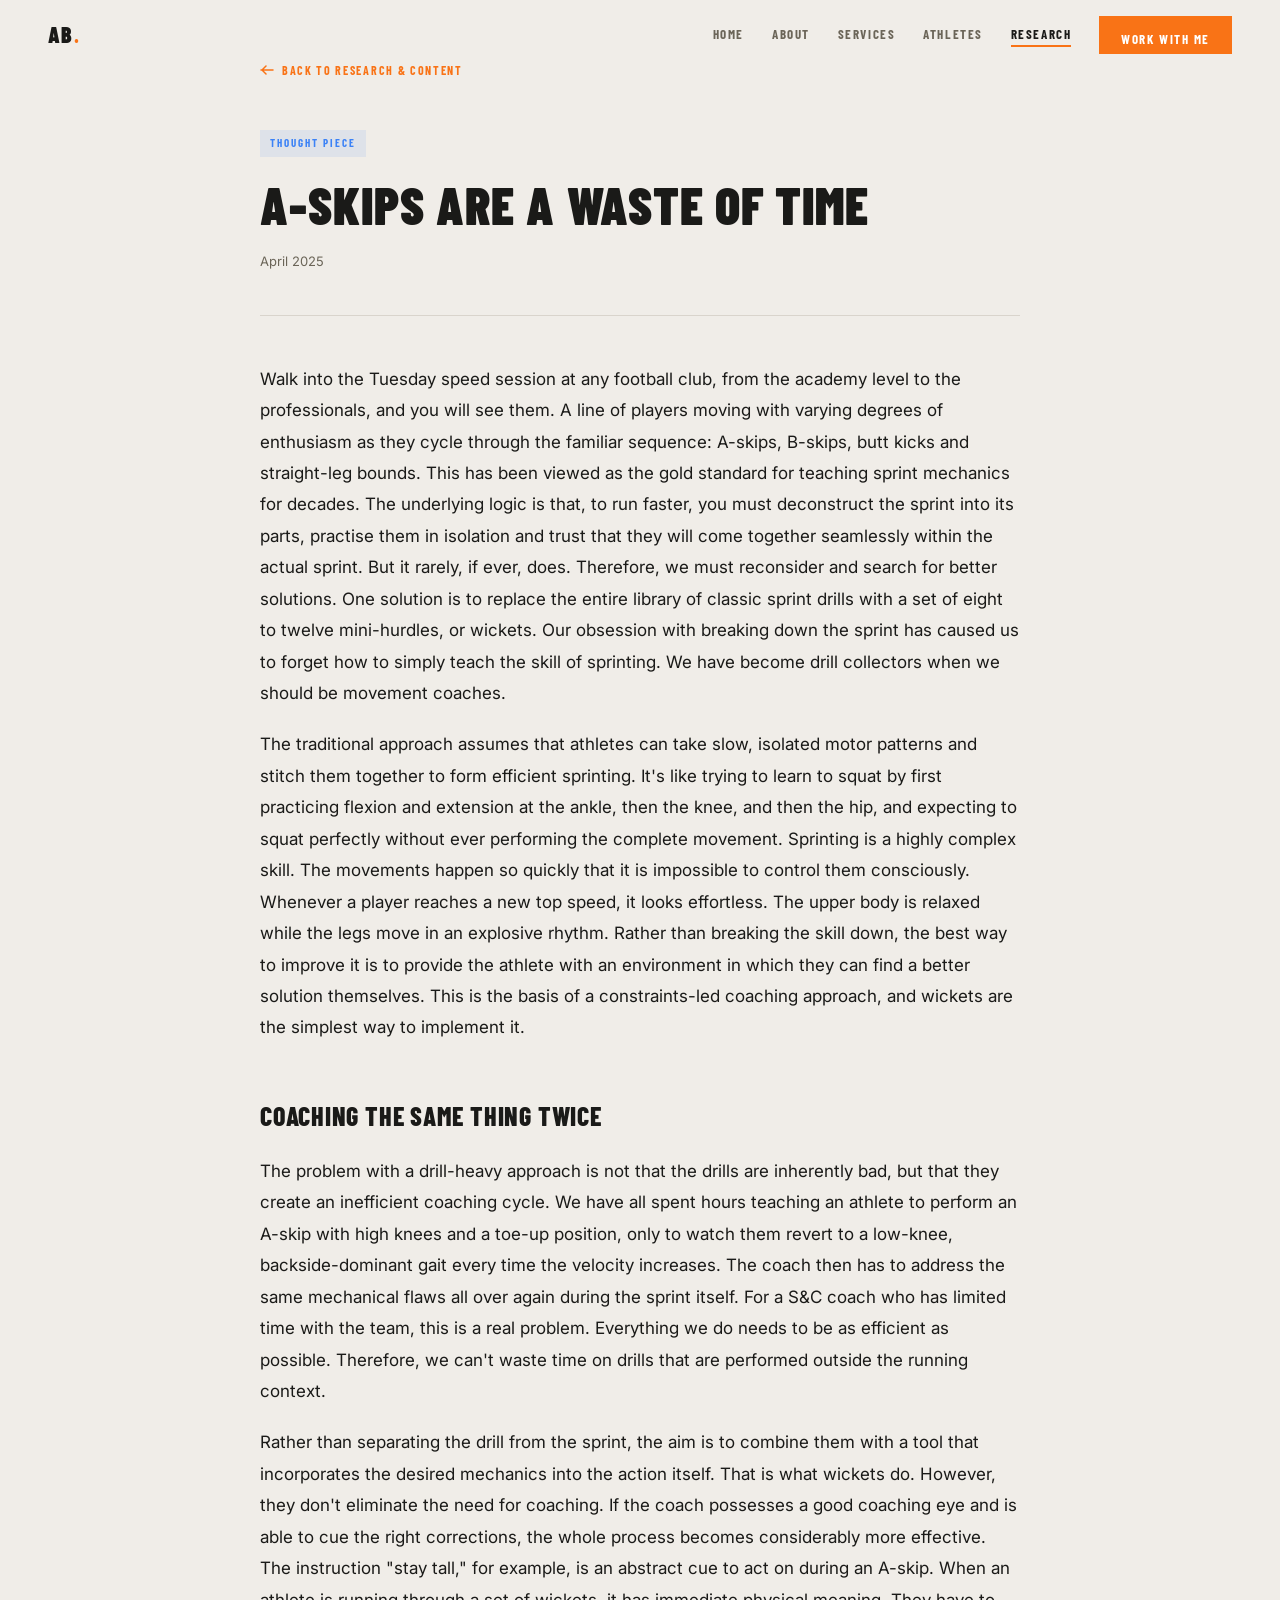
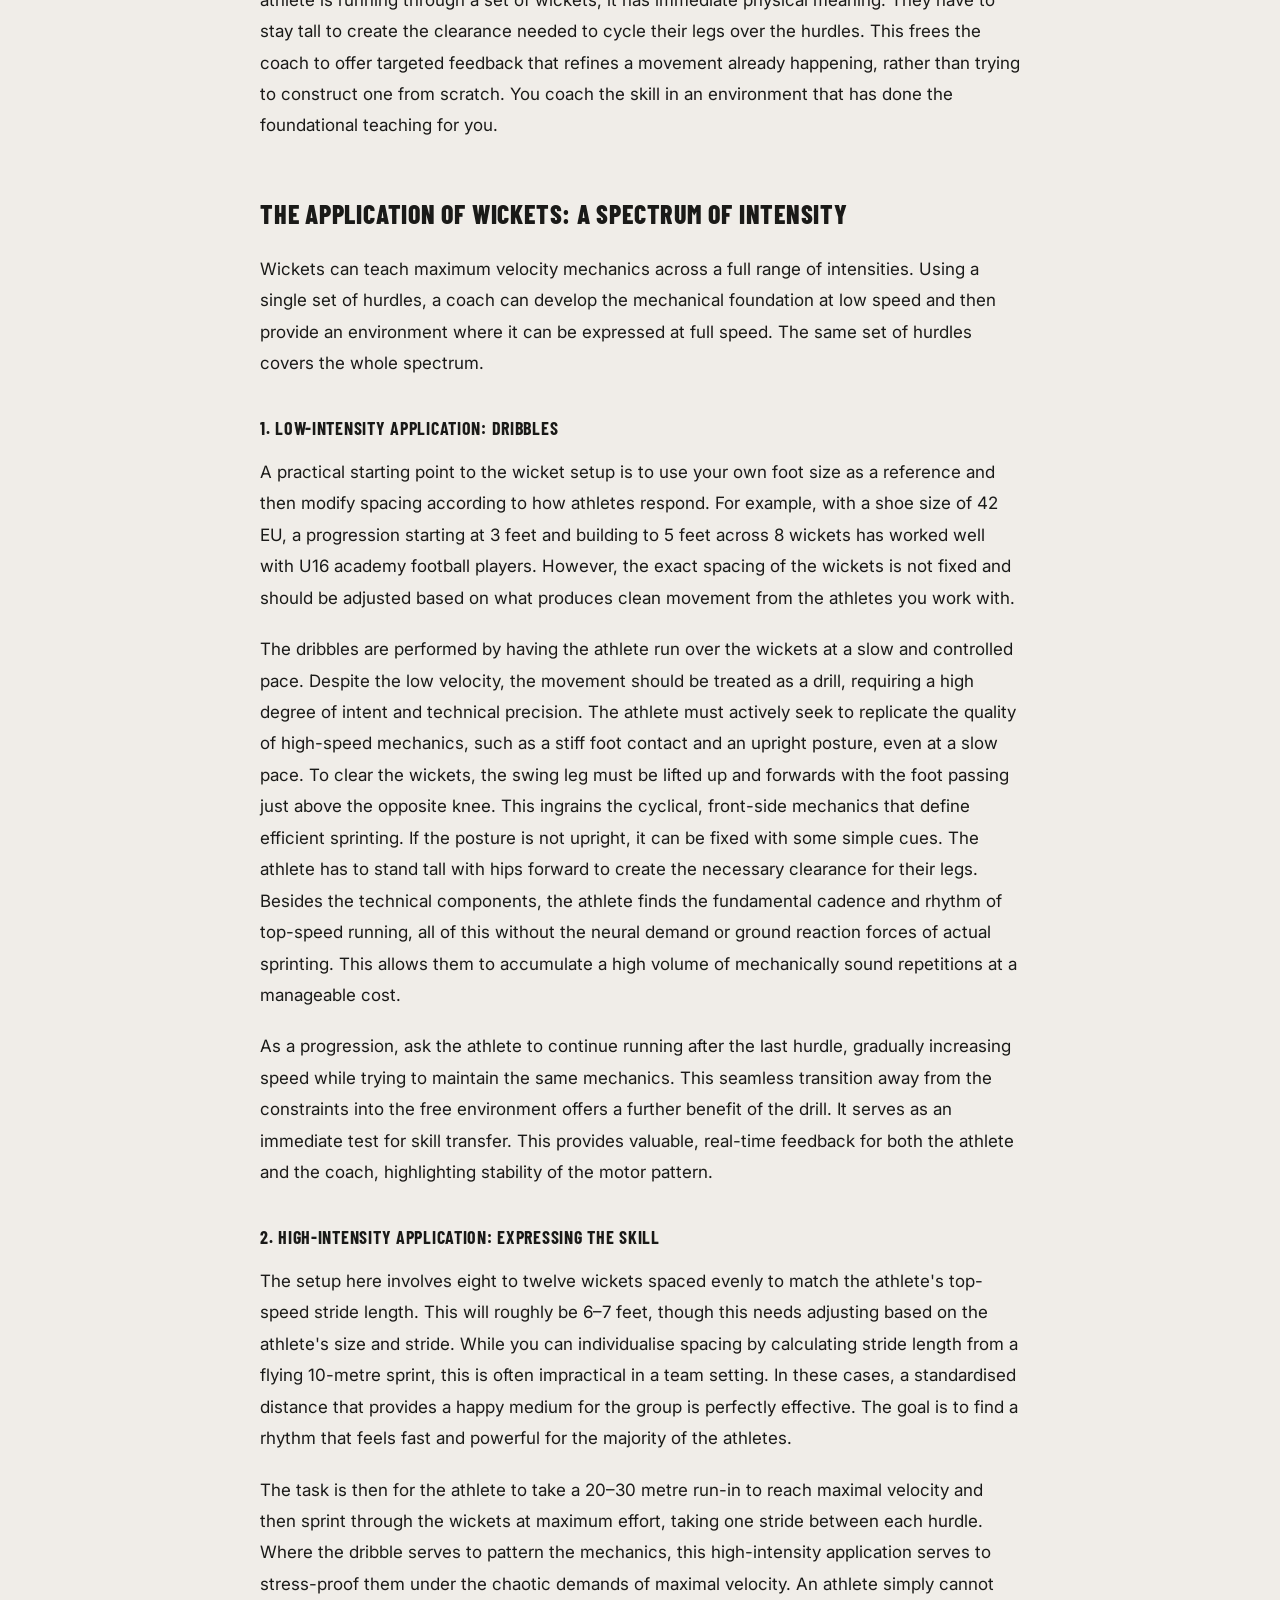
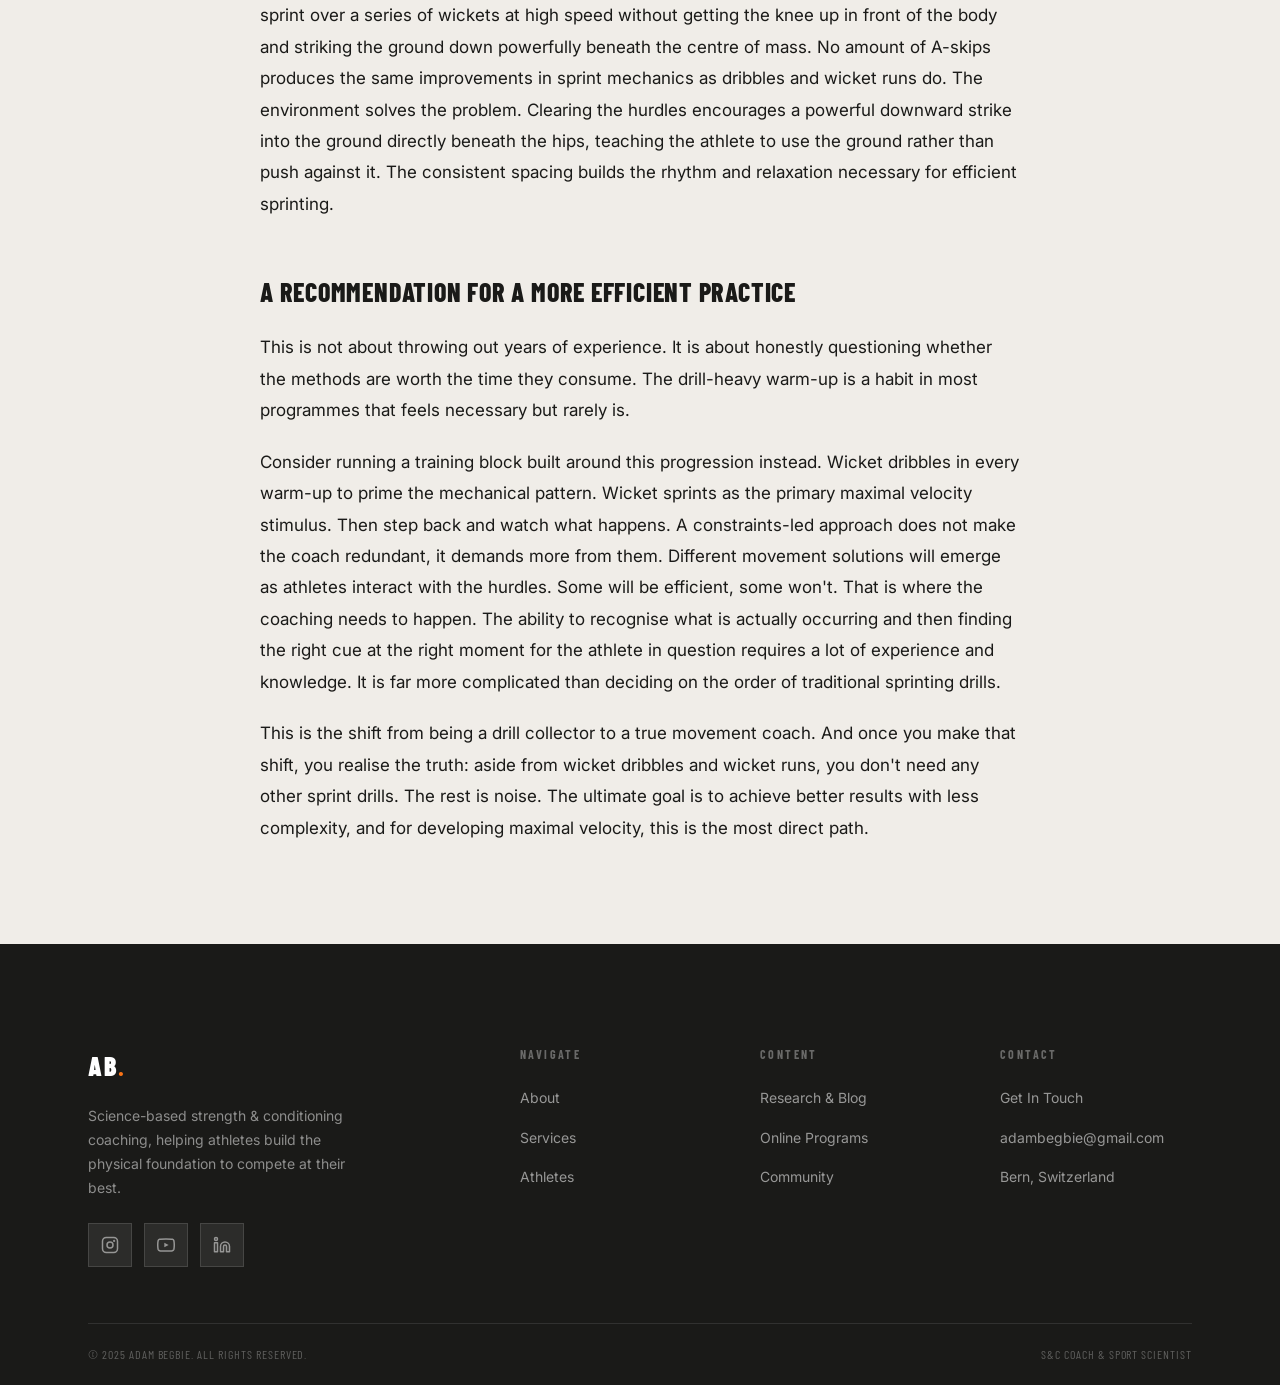
==== a-skips.html @ e74cb4d4 "Major content and design update - About page: new first-person bio with three-tab layout (Background" ====
<!DOCTYPE html>
<html lang="en">
<head>
  <meta charset="UTF-8">
  <meta name="viewport" content="width=device-width, initial-scale=1.0">
  <title>A-Skips Are a Waste of Time | Adam Begbie</title>
  <meta name="description" content="A case for replacing traditional sprint drills with wicket-based training, and why a constraints-led approach develops sprint mechanics more effectively.">
  <link rel="icon" href="assets/images/favicon.png">
  <link rel="preconnect" href="https://fonts.googleapis.com">
  <link rel="preconnect" href="https://fonts.gstatic.com" crossorigin>
  <link href="https://fonts.googleapis.com/css2?family=Barlow+Condensed:wght@700;800;900&family=Inter:wght@400;500;600&display=swap" rel="stylesheet">
  <link rel="stylesheet" href="styles.css">
</head>

<body>
  <a href="#main" class="skip">Skip to main content</a>

  <nav id="nav" role="navigation" aria-label="Main navigation">
    <a href="index.html" class="nav-logo">AB<b>.</b></a>
    <div class="nav-links">
      <a href="index.html">Home</a>
      <a href="about.html">About</a>
      <a href="services.html">Services</a>
      <a href="athletes.html">Athletes</a>
      <a href="blog.html" class="active">Research</a>
      <a href="contact.html" class="nav-cta">Work With Me</a>
    </div>
    <button class="hamburger" id="ham" aria-label="Open menu" aria-expanded="false" aria-controls="mob-nav">
      <span></span><span></span><span></span>
    </button>
  </nav>

  <nav id="mob-nav" aria-label="Mobile navigation" aria-hidden="true">
    <a href="index.html"    class="mlink">Home</a>
    <a href="about.html"    class="mlink">About</a>
    <a href="services.html" class="mlink">Services</a>
    <a href="athletes.html" class="mlink">Athletes</a>
    <a href="blog.html"     class="mlink">Research</a>
    <a href="contact.html"  class="mlink">Contact</a>
  </nav>

  <main id="main">
    <div class="container">
      <div class="article-wrap">

        <a href="blog.html" class="article-back">
          <svg width="14" height="10" viewBox="0 0 14 10" fill="none" aria-hidden="true">
            <path d="M1 5h12M8 1l4 4-4 4" stroke="currentColor" stroke-width="1.5" stroke-linecap="round" stroke-linejoin="round"/>
          </svg>
          Back to Research &amp; Content
        </a>

        <header class="article-header">
          <span class="card-tag tag-thought">Thought Piece</span>
          <h1 class="article-title">A-Skips Are a Waste of Time</h1>
          <time class="article-date" datetime="2025-04">April 2025</time>
        </header>

        <div class="article-body">

          <p>Walk into the Tuesday speed session at any football club, from the academy level to the professionals, and you will see them. A line of players moving with varying degrees of enthusiasm as they cycle through the familiar sequence: A-skips, B-skips, butt kicks and straight-leg bounds. This has been viewed as the gold standard for teaching sprint mechanics for decades. The underlying logic is that, to run faster, you must deconstruct the sprint into its parts, practise them in isolation and trust that they will come together seamlessly within the actual sprint. But it rarely, if ever, does. Therefore, we must reconsider and search for better solutions. One solution is to replace the entire library of classic sprint drills with a set of eight to twelve mini-hurdles, or wickets. Our obsession with breaking down the sprint has caused us to forget how to simply teach the skill of sprinting. We have become drill collectors when we should be movement coaches.</p>

          <p>The traditional approach assumes that athletes can take slow, isolated motor patterns and stitch them together to form efficient sprinting. It's like trying to learn to squat by first practicing flexion and extension at the ankle, then the knee, and then the hip, and expecting to squat perfectly without ever performing the complete movement. Sprinting is a highly complex skill. The movements happen so quickly that it is impossible to control them consciously. Whenever a player reaches a new top speed, it looks effortless. The upper body is relaxed while the legs move in an explosive rhythm. Rather than breaking the skill down, the best way to improve it is to provide the athlete with an environment in which they can find a better solution themselves. This is the basis of a constraints-led coaching approach, and wickets are the simplest way to implement it.</p>

          <h2>Coaching the Same Thing Twice</h2>

          <p>The problem with a drill-heavy approach is not that the drills are inherently bad, but that they create an inefficient coaching cycle. We have all spent hours teaching an athlete to perform an A-skip with high knees and a toe-up position, only to watch them revert to a low-knee, backside-dominant gait every time the velocity increases. The coach then has to address the same mechanical flaws all over again during the sprint itself. For a S&amp;C coach who has limited time with the team, this is a real problem. Everything we do needs to be as efficient as possible. Therefore, we can't waste time on drills that are performed outside the running context.</p>

          <p>Rather than separating the drill from the sprint, the aim is to combine them with a tool that incorporates the desired mechanics into the action itself. That is what wickets do. However, they don't eliminate the need for coaching. If the coach possesses a good coaching eye and is able to cue the right corrections, the whole process becomes considerably more effective. The instruction "stay tall," for example, is an abstract cue to act on during an A-skip. When an athlete is running through a set of wickets, it has immediate physical meaning. They have to stay tall to create the clearance needed to cycle their legs over the hurdles. This frees the coach to offer targeted feedback that refines a movement already happening, rather than trying to construct one from scratch. You coach the skill in an environment that has done the foundational teaching for you.</p>

          <h2>The Application of Wickets: A Spectrum of Intensity</h2>

          <p>Wickets can teach maximum velocity mechanics across a full range of intensities. Using a single set of hurdles, a coach can develop the mechanical foundation at low speed and then provide an environment where it can be expressed at full speed. The same set of hurdles covers the whole spectrum.</p>

          <h3>1. Low-Intensity Application: Dribbles</h3>

          <p>A practical starting point to the wicket setup is to use your own foot size as a reference and then modify spacing according to how athletes respond. For example, with a shoe size of 42 EU, a progression starting at 3 feet and building to 5 feet across 8 wickets has worked well with U16 academy football players. However, the exact spacing of the wickets is not fixed and should be adjusted based on what produces clean movement from the athletes you work with.</p>

          <p>The dribbles are performed by having the athlete run over the wickets at a slow and controlled pace. Despite the low velocity, the movement should be treated as a drill, requiring a high degree of intent and technical precision. The athlete must actively seek to replicate the quality of high-speed mechanics, such as a stiff foot contact and an upright posture, even at a slow pace. To clear the wickets, the swing leg must be lifted up and forwards with the foot passing just above the opposite knee. This ingrains the cyclical, front-side mechanics that define efficient sprinting. If the posture is not upright, it can be fixed with some simple cues. The athlete has to stand tall with hips forward to create the necessary clearance for their legs. Besides the technical components, the athlete finds the fundamental cadence and rhythm of top-speed running, all of this without the neural demand or ground reaction forces of actual sprinting. This allows them to accumulate a high volume of mechanically sound repetitions at a manageable cost.</p>

          <p>As a progression, ask the athlete to continue running after the last hurdle, gradually increasing speed while trying to maintain the same mechanics. This seamless transition away from the constraints into the free environment offers a further benefit of the drill. It serves as an immediate test for skill transfer. This provides valuable, real-time feedback for both the athlete and the coach, highlighting stability of the motor pattern.</p>

          <h3>2. High-Intensity Application: Expressing the Skill</h3>

          <p>The setup here involves eight to twelve wickets spaced evenly to match the athlete's top-speed stride length. This will roughly be 6–7 feet, though this needs adjusting based on the athlete's size and stride. While you can individualise spacing by calculating stride length from a flying 10-metre sprint, this is often impractical in a team setting. In these cases, a standardised distance that provides a happy medium for the group is perfectly effective. The goal is to find a rhythm that feels fast and powerful for the majority of the athletes.</p>

          <p>The task is then for the athlete to take a 20–30 metre run-in to reach maximal velocity and then sprint through the wickets at maximum effort, taking one stride between each hurdle. Where the dribble serves to pattern the mechanics, this high-intensity application serves to stress-proof them under the chaotic demands of maximal velocity. An athlete simply cannot sprint over a series of wickets at high speed without getting the knee up in front of the body and striking the ground down powerfully beneath the centre of mass. No amount of A-skips produces the same improvements in sprint mechanics as dribbles and wicket runs do. The environment solves the problem. Clearing the hurdles encourages a powerful downward strike into the ground directly beneath the hips, teaching the athlete to use the ground rather than push against it. The consistent spacing builds the rhythm and relaxation necessary for efficient sprinting.</p>

          <h2>A Recommendation for a More Efficient Practice</h2>

          <p>This is not about throwing out years of experience. It is about honestly questioning whether the methods are worth the time they consume. The drill-heavy warm-up is a habit in most programmes that feels necessary but rarely is.</p>

          <p>Consider running a training block built around this progression instead. Wicket dribbles in every warm-up to prime the mechanical pattern. Wicket sprints as the primary maximal velocity stimulus. Then step back and watch what happens. A constraints-led approach does not make the coach redundant, it demands more from them. Different movement solutions will emerge as athletes interact with the hurdles. Some will be efficient, some won't. That is where the coaching needs to happen. The ability to recognise what is actually occurring and then finding the right cue at the right moment for the athlete in question requires a lot of experience and knowledge. It is far more complicated than deciding on the order of traditional sprinting drills.</p>

          <p>This is the shift from being a drill collector to a true movement coach. And once you make that shift, you realise the truth: aside from wicket dribbles and wicket runs, you don't need any other sprint drills. The rest is noise. The ultimate goal is to achieve better results with less complexity, and for developing maximal velocity, this is the most direct path.</p>

        </div>

      </div>
    </div>
  </main>

  <footer role="contentinfo">
    <div class="container">
      <div class="footer-grid">
        <div class="footer-brand">
          <a href="index.html" class="nav-logo">AB<b>.</b></a>
          <p>Science-based strength &amp; conditioning coaching, helping athletes build the physical foundation to compete at their best.</p>
          <div class="socials">
            <a href="https://www.instagram.com/adamathletik/#" class="social-btn" aria-label="Instagram" target="_blank" rel="noopener noreferrer"><svg viewBox="0 0 24 24" fill="none" stroke="currentColor" stroke-width="2" stroke-linecap="round" stroke-linejoin="round"><rect x="2" y="2" width="20" height="20" rx="5"/><circle cx="12" cy="12" r="4"/><circle cx="17.5" cy="6.5" r=".5" fill="currentColor"/></svg></a>
            <a href="https://youtube.com/?si=CycsUvRPD9QI_giy" class="social-btn" aria-label="YouTube" target="_blank" rel="noopener noreferrer"><svg viewBox="0 0 24 24" fill="none" stroke="currentColor" stroke-width="2" stroke-linecap="round" stroke-linejoin="round"><path d="M22.54 6.42a2.78 2.78 0 00-1.95-1.96C18.88 4 12 4 12 4s-6.88 0-8.59.46A2.78 2.78 0 001.46 6.42 29 29 0 001 12a29 29 0 00.46 5.58 2.78 2.78 0 001.95 1.96C5.12 20 12 20 12 20s6.88 0 8.59-.46a2.78 2.78 0 001.95-1.96A29 29 0 0023 12a29 29 0 00-.46-5.58z"/><polygon points="9.75 15.02 15.5 12 9.75 8.98 9.75 15.02" fill="currentColor" stroke="none"/></svg></a><a href="https://www.linkedin.com/in/adam-begbie-0b9b06232/" class="social-btn" aria-label="LinkedIn" target="_blank" rel="noopener noreferrer"><svg viewBox="0 0 24 24" fill="none" stroke="currentColor" stroke-width="2" stroke-linecap="round" stroke-linejoin="round"><path d="M16 8a6 6 0 016 6v7h-4v-7a2 2 0 00-2-2 2 2 0 00-2 2v7h-4v-7a6 6 0 016-6z"/><rect x="2" y="9" width="4" height="12"/><circle cx="4" cy="4" r="2"/></svg></a>
            </div>
        </div>
        <div class="footer-col"><h4>Navigate</h4><ul><li><a href="about.html">About</a></li><li><a href="services.html">Services</a></li><li><a href="athletes.html">Athletes</a></li></ul></div>
        <div class="footer-col"><h4>Content</h4><ul><li><a href="blog.html">Research &amp; Blog</a></li><li><a href="training-programs.html">Online Programs</a></li><li><a href="community.html">Community</a></li></ul></div>
        <div class="footer-col"><h4>Contact</h4><ul><li><a href="contact.html">Get In Touch</a></li><li><a href="mailto:adambegbie@gmail.com">adambegbie@gmail.com</a></li><li><a href="#">Bern, Switzerland</a></li></ul></div>
      </div>
      <div class="footer-bottom">
        <span>&copy; 2025 Adam Begbie. All rights reserved.</span>
        <span>S&amp;C Coach &amp; Sport Scientist</span>
      </div>
    </div>
  </footer>

  <script src="main.js"></script>
</body>
</html>
---- styles.css ----
/* ═══════════════════════════════════════════════
   ADAM BEGBIE — DESIGN SYSTEM
   ═══════════════════════════════════════════════ */

/* ─── TOKENS ──────────────────────────────────── */
:root {
  --accent:        #F97316;
  --accent-h:      #EA6A0A;
  --accent-dim:    rgba(249,115,22,.12);
  --bg:            #F0EDE8;
  --bg-alt:        #E8E4DC;
  --bg-dark:       #8B8270;
  --bg-darker:     #6A6259;
  --surface:       #FFFFFF;
  --text:          #1A1A18;
  --text-muted:    #6B6558;
  --text-light:    #FFFFFF;
  --border:        #D9D4CC;
  --border-dark:   rgba(255,255,255,.18);

  --f-disp: 'Barlow Condensed', sans-serif;
  --f-body: 'Inter', sans-serif;

  --max-w:   1200px;
  --gutter:  clamp(20px, 4vw, 48px);
  --section: clamp(80px, 12vw, 140px);
}

/* ─── RESET ───────────────────────────────────── */
*, *::before, *::after { box-sizing: border-box; margin: 0; padding: 0; }

html {
  scroll-behavior: smooth;
  font-size: 16px;
}

body {
  background: var(--bg);
  color: var(--text);
  font-family: var(--f-body);
  line-height: 1.7;
  overflow-x: hidden;
  -webkit-font-smoothing: antialiased;
}

a   { color: inherit; text-decoration: none; }
img { max-width: 100%; display: block; object-fit: cover; }
button { cursor: pointer; border: none; background: none; font: inherit; color: inherit; }
ul, ol { list-style: none; }

/* ─── SKIP LINK ──────────────────────────────── */
.skip {
  position: absolute; top: -100%; left: 16px;
  background: var(--accent); color: var(--surface);
  font-family: var(--f-disp); font-size: 13px; letter-spacing: .1em; text-transform: uppercase;
  padding: 10px 18px; z-index: 9999;
  transition: top .2s;
}
.skip:focus { top: 16px; }

/* ─── UTILS ───────────────────────────────────── */
.container {
  max-width: var(--max-w);
  margin: 0 auto;
  padding: 0 var(--gutter);
}

.section-pad {
  padding: var(--section) 0;
}

/* label above headings */
.lbl {
  display: inline-flex; align-items: center; gap: 12px;
  font-family: var(--f-disp); font-size: 12px; font-weight: 700;
  letter-spacing: .22em; text-transform: uppercase; color: var(--accent);
  margin-bottom: 16px;
}
.lbl::before {
  content: ''; display: block;
  width: 28px; height: 2px; background: var(--accent); flex-shrink: 0;
}

.section-head {
  font-family: var(--f-disp); font-weight: 900;
  font-size: clamp(52px, 7vw, 84px);
  line-height: .92; letter-spacing: -.01em; text-transform: uppercase;
}

/* on dark backgrounds */
.dark .lbl   { color: rgba(249,115,22,.9); }
.dark .lbl::before { background: rgba(249,115,22,.9); }
.dark .section-head { color: var(--text-light); }
.dark        { color: var(--text-light); }

/* scroll reveal */
.sr {
  opacity: 0;
  transform: translateY(28px);
  transition: opacity .65s ease-out, transform .65s ease-out;
}
.sr.in { opacity: 1; transform: none; }
.sr.d1 { transition-delay: .1s; }
.sr.d2 { transition-delay: .2s; }
.sr.d3 { transition-delay: .3s; }
.sr.d4 { transition-delay: .4s; }

@media (prefers-reduced-motion: reduce) {
  *, *::before, *::after { animation-duration: .01ms !important; transition-duration: .01ms !important; }
  .sr { opacity: 1; transform: none; }
}

/* hidden (filter) */
.hidden { display: none !important; }

/* ─── BUTTONS ─────────────────────────────────── */
.btn {
  display: inline-flex; align-items: center; gap: 10px;
  font-family: var(--f-disp); font-size: 14px; font-weight: 700;
  letter-spacing: .12em; text-transform: uppercase;
  padding: 14px 28px; min-height: 50px;
  transition: background .2s, color .2s, border-color .2s, transform .12s;
  white-space: nowrap; border: 2px solid transparent;
}
.btn:active { transform: translateY(1px); }

.btn-fill {
  background: var(--accent); color: var(--surface);
  border-color: var(--accent);
}
.btn-fill:hover { background: var(--accent-h); border-color: var(--accent-h); }

.btn-outline {
  background: transparent; color: var(--accent);
  border-color: var(--accent);
}
.btn-outline:hover { background: var(--accent); color: var(--surface); }

.btn-ghost {
  background: transparent; color: var(--text);
  border-color: var(--border);
}
.btn-ghost:hover { border-color: var(--text); }

.btn-light {
  background: var(--surface); color: var(--text);
  border-color: var(--surface);
}
.btn-light:hover { background: var(--bg); }

/* ─── NAV ─────────────────────────────────────── */
#nav {
  position: fixed; inset: 0 0 auto 0; z-index: 1000;
  padding: 16px var(--gutter);
  display: flex; align-items: center; justify-content: space-between;
  gap: 24px;
  transition: background .3s, box-shadow .3s, border-color .3s;
  border-bottom: 1px solid transparent;
}
#nav.scrolled {
  background: rgba(240,237,232,.92);
  backdrop-filter: blur(12px); -webkit-backdrop-filter: blur(12px);
  border-color: var(--border);
  box-shadow: 0 1px 0 var(--border);
}

/* Light nav text over dark hero (home page only) */
body.is-home #nav:not(.scrolled) .nav-logo { color: rgba(255,255,255,.92); }
body.is-home #nav:not(.scrolled) .nav-links a:not(.nav-cta) { color: rgba(255,255,255,.55); }
body.is-home #nav:not(.scrolled) .nav-links a:not(.nav-cta):hover,
body.is-home #nav:not(.scrolled) .nav-links a:not(.nav-cta).active { color: rgba(255,255,255,.95); }
body.is-home #nav:not(.scrolled) .hamburger span { background: rgba(255,255,255,.85); }

.nav-logo {
  font-family: var(--f-disp); font-weight: 900; font-size: 22px;
  letter-spacing: .06em; color: var(--text); text-transform: uppercase;
  flex-shrink: 0;
}
.nav-logo b { color: var(--accent); }

.nav-links {
  display: flex; align-items: center; gap: 28px;
}
.nav-links a {
  font-family: var(--f-disp); font-size: 13px; font-weight: 700;
  letter-spacing: .12em; text-transform: uppercase;
  color: var(--text-muted);
  position: relative; padding-bottom: 2px;
  transition: color .2s;
}
.nav-links a::after {
  content: ''; position: absolute; bottom: 0; left: 0;
  width: 0; height: 2px; background: var(--accent);
  transition: width .25s ease-out;
}
.nav-links a:hover { color: var(--text); }
.nav-links a:hover::after { width: 100%; }
.nav-links a.active { color: var(--text); }
.nav-links a.active::after { width: 100%; }

.nav-cta {
  font-family: var(--f-disp); font-size: 13px; font-weight: 700;
  letter-spacing: .12em; text-transform: uppercase;
  background: var(--accent); color: var(--surface) !important;
  padding: 10px 20px; border: 2px solid var(--accent);
  transition: background .2s, border-color .2s;
}
.nav-cta::after { display: none !important; }
.nav-cta:hover { background: var(--accent-h) !important; border-color: var(--accent-h); }

/* hamburger */
.hamburger {
  display: none;
  flex-direction: column; gap: 5px;
  width: 44px; height: 44px;
  align-items: center; justify-content: center;
  flex-shrink: 0;
}
.hamburger span {
  display: block; width: 22px; height: 2px;
  background: var(--text);
  transition: transform .3s, opacity .3s;
}
.hamburger.open span:nth-child(1) { transform: rotate(45deg) translate(5px, 5px); }
.hamburger.open span:nth-child(2) { opacity: 0; }
.hamburger.open span:nth-child(3) { transform: rotate(-45deg) translate(5px, -5px); }

/* mobile overlay */
#mob-nav {
  display: none; position: fixed; inset: 0; z-index: 999;
  background: var(--bg);
  flex-direction: column; align-items: center; justify-content: center; gap: 32px;
}
#mob-nav.open { display: flex; }
#mob-nav a {
  font-family: var(--f-disp); font-weight: 900; font-size: 48px;
  text-transform: uppercase; letter-spacing: .02em;
  color: var(--text-muted); transition: color .2s;
}
#mob-nav a:hover { color: var(--accent); }

/* ─── PAGE HEADER (inner pages) ───────────────── */
.page-header {
  padding: calc(var(--section) + 60px) 0 var(--section);
  background: var(--bg-dark);
  color: var(--text-light);
}
.page-header .lbl { color: rgba(249,115,22,.85); }
.page-header .lbl::before { background: rgba(249,115,22,.85); }
.page-header .section-head { color: var(--text-light); }
.page-header p {
  font-size: clamp(16px, 1.8vw, 20px); color: rgba(255,255,255,.7);
  max-width: 560px; line-height: 1.65; margin-top: 20px;
}

/* Light variant — warm bg, dark text (Blog, Training Programs) */
.page-header--light {
  background: var(--bg);
  color: var(--text);
  border-bottom: 1px solid var(--border);
}
.page-header--light .lbl { color: var(--accent); }
.page-header--light .lbl::before { background: var(--accent); }
.page-header--light .section-head { color: var(--text); }
.page-header--light p { color: var(--text-muted); }

/* Centered variant — dark bg, centered (Contact, Community) */
.page-header--centered .container { text-align: center; max-width: 680px; }
.page-header--centered .lbl { justify-content: center; }
.page-header--centered p { margin-inline: auto; }

/* Split variant — heading left, large ghost accent right (About) */
.page-header--split .container {
  display: flex; align-items: flex-end;
  justify-content: space-between; gap: 40px;
}
.ph-deco {
  font-family: var(--f-disp); font-weight: 900;
  font-size: clamp(90px, 14vw, 210px);
  line-height: 1; letter-spacing: -.04em;
  color: rgba(255,255,255,.06);
  user-select: none; pointer-events: none;
  flex-shrink: 0; padding-bottom: 4px;
}

/* Wide variant — heading left, description right (Services) */
.page-header--wide .container {
  display: grid; grid-template-columns: 1fr 1fr; gap: 64px; align-items: end;
}
.page-header--wide .ph-right p {
  font-size: clamp(16px, 1.8vw, 20px);
  color: rgba(255,255,255,.65); line-height: 1.65; margin-top: 0;
}
@media (max-width: 768px) {
  .page-header--split .container,
  .page-header--wide .container { display: block; }
  .ph-deco { display: none; }
}

/* Photo variant — full-bleed image bg with gradient overlay (About) */
.page-header--photo {
  position: relative;
  overflow: hidden;
}
.ph-bg {
  position: absolute;
  inset: 0;
  z-index: 0;
}
.ph-bg img {
  width: 100%;
  height: 100%;
  object-fit: cover;
  object-position: center 30%;
}
.ph-bg::after {
  content: '';
  position: absolute;
  inset: 0;
  background: linear-gradient(105deg, rgba(26,26,24,.88) 45%, rgba(26,26,24,.45) 100%);
}
.page-header--photo .container {
  position: relative;
  z-index: 1;
}

/* ─── HERO ────────────────────────────────────── */
#hero {
  min-height: 100dvh;
  background: var(--bg-dark);
  color: var(--text-light);
  display: flex; flex-direction: column; justify-content: flex-end;
  padding: 0 var(--gutter) clamp(60px, 8vh, 100px);
  position: relative; overflow: hidden;
}

.hero-img {
  position: absolute; inset: 0;
  background: var(--bg-darker);
}
.hero-img img {
  width: 100%; height: 100%;
  object-fit: cover; object-position: center top;
  opacity: .45;
}

.hero-overlay {
  position: absolute; inset: 0;
  background: linear-gradient(
    to bottom,
    rgba(106,98,89,.3) 0%,
    rgba(106,98,89,.55) 60%,
    rgba(26,26,24,.85) 100%
  );
}

.hero-inner {
  position: relative; z-index: 1;
  max-width: var(--max-w); width: 100%; margin: 0 auto;
}

.hero-tag {
  font-family: var(--f-disp); font-size: 13px; font-weight: 700;
  letter-spacing: .22em; text-transform: uppercase;
  color: var(--accent);
  display: flex; align-items: center; gap: 14px;
  margin-bottom: 20px;
  opacity: 0; animation: fadeUp .7s ease-out .3s forwards;
}
.hero-tag::before { content: ''; width: 32px; height: 2px; background: var(--accent); }

.hero-name {
  font-family: var(--f-disp); font-weight: 700;
  font-size: clamp(38px, 5.5vw, 72px);
  line-height: 1.05; letter-spacing: .01em; text-transform: uppercase;
  color: rgba(255,255,255,.55);
  opacity: 0; animation: fadeUp .85s ease-out .5s forwards;
}
.hero-tagline-main {
  font-family: var(--f-disp); font-weight: 900;
  font-size: clamp(42px, 6.5vw, 96px);
  line-height: .9; letter-spacing: -.02em; text-transform: uppercase;
  color: var(--text-light);
  margin: 12px 0 0;
  opacity: 0; animation: fadeUp .85s ease-out .65s forwards;
}
.hero-tagline-main span { color: var(--accent); }

.hero-rule {
  width: 100%; height: 1px; background: rgba(255,255,255,.2);
  margin: 28px 0;
  opacity: 0; transform-origin: left;
  animation: expandLine .8s ease-out .9s forwards;
}

.hero-foot {
  display: flex; align-items: flex-end; justify-content: space-between;
  gap: 40px; flex-wrap: wrap;
  opacity: 0; animation: fadeUp .8s ease-out 1.1s forwards;
}

.hero-tagline {
  font-size: clamp(15px, 1.8vw, 20px);
  color: rgba(255,255,255,.75);
  max-width: 500px; line-height: 1.6;
}
.hero-tagline strong { color: var(--text-light); font-weight: 600; }

.hero-ctas { display: flex; gap: 14px; flex-wrap: wrap; align-items: center; }

/* scroll indicator */
.scroll-hint {
  position: absolute; bottom: 32px; right: var(--gutter); z-index: 1;
  display: flex; align-items: center; gap: 10px;
  opacity: 0; animation: fadeIn .8s ease-out 1.8s forwards;
}
.scroll-hint span {
  font-family: var(--f-disp); font-size: 11px; font-weight: 700;
  letter-spacing: .18em; text-transform: uppercase;
  color: rgba(255,255,255,.45);
  writing-mode: vertical-rl;
}

/* ─── WHAT I DO (3-col) ───────────────────────── */
#what-i-do {
  border-bottom: 1px solid var(--border);
}

.pillars {
  display: grid;
  grid-template-columns: repeat(3, 1fr);
  border-left: 1px solid var(--border);
}
.pillar {
  padding: 0 0 48px;
  border-right: 1px solid var(--border);
  border-bottom: 1px solid var(--border);
  position: relative; overflow: hidden;
  transition: background .25s;
}
.pillar:hover { background: var(--bg-alt); }

.pillar-img {
  aspect-ratio: 4/3;
  overflow: hidden;
  margin-bottom: 36px;
}
.pillar-img img {
  width: 100%; height: 100%; object-fit: cover;
  transition: transform .45s ease;
  filter: grayscale(.2);
}
.pillar:hover .pillar-img img { transform: scale(1.04); }

.pillar-content { padding: 0 40px; }

.pillar-icon {
  width: 48px; height: 48px;
  display: flex; align-items: center; justify-content: center;
  background: var(--accent-dim); color: var(--accent);
  margin-bottom: 24px;
}
.pillar-icon svg { width: 24px; height: 24px; }

.pillar h3 {
  font-family: var(--f-disp); font-weight: 800; font-size: 28px;
  text-transform: uppercase; letter-spacing: .02em;
  margin-bottom: 12px;
}
.pillar p { font-size: 15px; color: var(--text-muted); line-height: 1.75; }

/* ─── FEATURED TESTIMONIAL ────────────────────── */
#featured-quote {
  position: relative; overflow: hidden;
  padding: var(--section) 0;
  color: var(--text-light);
}
.quote-full-bg {
  position: absolute; inset: 0; z-index: 0;
}
.quote-full-bg img {
  width: 100%; height: 100%;
  object-fit: cover; object-position: center 30%;
}
.quote-full-bg::after {
  content: ''; position: absolute; inset: 0;
  background: rgba(20,18,15,.38);
}
#featured-quote .container {
  position: relative; z-index: 1;
}
.quote-wrap {
  max-width: 860px; margin: 0 auto; text-align: center;
}
.quote-mark {
  font-family: var(--f-disp); font-weight: 900; font-size: 120px;
  line-height: .7; color: var(--accent); opacity: .5;
  display: block; margin-bottom: -20px;
}
.quote-text {
  font-family: var(--f-disp); font-weight: 700; font-size: clamp(24px, 3.5vw, 40px);
  line-height: 1.25; letter-spacing: .01em; text-transform: uppercase;
  margin-bottom: 40px; color: var(--text-light);
  text-shadow: 0 2px 16px rgba(0,0,0,.7);
}
.quote-attr {
  display: inline-flex; flex-direction: column; align-items: center; gap: 12px;
  background: none; padding: 0;
}
.quote-avatar {
  width: 120px; height: 120px; border-radius: 50%;
  object-fit: cover; object-position: center top;
  border: 2px solid rgba(249,115,22,.6);
}
.quote-name {
  font-family: var(--f-disp); font-weight: 700; font-size: 16px;
  letter-spacing: .12em; text-transform: uppercase; color: var(--accent);
}
.quote-role {
  font-size: 14px; color: rgba(255,255,255,.55);
}

/* ─── BLOG TEASERS ────────────────────────────── */
#home-blog {
  border-bottom: 1px solid var(--border);
}
.home-blog-top {
  display: flex; align-items: flex-end; justify-content: space-between;
  gap: 24px; flex-wrap: wrap; margin-bottom: 48px;
}

/* ─── CARD GRID (shared) ──────────────────────── */
.card-grid {
  display: grid;
  grid-template-columns: repeat(3, 1fr);
  gap: 24px;
}
.card-grid--four { grid-template-columns: repeat(2, 1fr); }

.card {
  background: var(--surface); border: 1px solid var(--border);
  display: flex; flex-direction: column;
  transition: transform .25s, box-shadow .25s, border-color .25s;
  overflow: hidden; position: relative;
}
.card:hover {
  transform: translateY(-4px);
  box-shadow: 0 12px 36px rgba(26,26,24,.1);
  border-color: var(--accent);
}

.card-thumb {
  aspect-ratio: 16/9; background: var(--bg-alt);
  position: relative; overflow: hidden;
}
.card-thumb img { width: 100%; height: 100%; }

.card-body {
  padding: 28px 28px 32px;
  display: flex; flex-direction: column; flex: 1;
}

.card-tag {
  display: inline-flex; align-items: center;
  font-family: var(--f-disp); font-size: 11px; font-weight: 700;
  letter-spacing: .18em; text-transform: uppercase;
  padding: 4px 10px; margin-bottom: 14px;
  align-self: flex-start;
}
.tag-research { background: rgba(249,115,22,.12); color: var(--accent); }
.tag-blog     { background: rgba(139,130,112,.14); color: var(--bg-darker); }
.tag-thought  { background: rgba(59,130,246,.1);  color: #3B82F6; }
.tag-video    { background: rgba(239,68,68,.1);   color: #EF4444; }

.card-thumb iframe { width: 100%; height: 100%; border: 0; display: block; }

.card-thumb--link { display: block; text-decoration: none; }
.card-play {
  position: absolute; inset: 0;
  display: flex; align-items: center; justify-content: center;
  background: rgba(26,26,24,.35);
  transition: background .2s;
}
.card-play svg { width: 52px; height: 52px; color: #fff; filter: drop-shadow(0 2px 8px rgba(0,0,0,.4)); }
.card-thumb--link:hover .card-play { background: rgba(26,26,24,.55); }

.card-date {
  font-size: 12px; color: var(--text-muted);
  margin-bottom: 8px;
}

.card h3 {
  font-family: var(--f-disp); font-weight: 800; font-size: 22px;
  text-transform: uppercase; letter-spacing: .01em;
  line-height: 1.15; margin-bottom: 12px; color: var(--text);
}
.card p {
  font-size: 14px; color: var(--text-muted); line-height: 1.7;
  flex: 1; margin-bottom: 24px;
}
.card-link {
  font-family: var(--f-disp); font-size: 12px; font-weight: 700;
  letter-spacing: .14em; text-transform: uppercase; color: var(--accent);
  display: inline-flex; align-items: center; gap: 8px;
  transition: gap .2s;
  align-self: flex-start;
}
.card-link:hover { gap: 14px; }
.card-link svg { flex-shrink: 0; }
.card-link::after {
  content: ''; position: absolute; inset: 0; z-index: 1;
}

/* ─── ARTICLE PAGES ──────────────────────────── */
.article-wrap {
  max-width: 760px;
  margin: 0 auto;
  padding: 56px 0 80px;
}
.article-back {
  display: inline-flex; align-items: center; gap: 8px;
  font-family: var(--f-disp); font-size: 12px; font-weight: 700;
  letter-spacing: .14em; text-transform: uppercase; color: var(--accent);
  margin-bottom: 48px; transition: gap .2s;
}
.article-back svg { flex-shrink: 0; transform: rotate(180deg); }
.article-back:hover { gap: 14px; }
.article-header { margin-bottom: 48px; border-bottom: 1px solid var(--border); padding-bottom: 40px; }
.article-header .card-tag { margin-bottom: 20px; }
.article-title {
  font-family: var(--f-disp); font-weight: 900;
  font-size: clamp(32px, 5vw, 52px);
  text-transform: uppercase; letter-spacing: .02em;
  line-height: 1.05; margin-bottom: 16px; color: var(--text);
}
.article-subtitle {
  font-size: 18px; color: var(--text-muted); line-height: 1.5;
  margin-bottom: 20px;
}
.article-date { font-size: 13px; color: var(--text-muted); }
.article-body { font-size: 17px; line-height: 1.85; color: var(--text); }
.article-body h2 {
  font-family: var(--f-disp); font-weight: 800;
  font-size: clamp(20px, 2.5vw, 26px);
  text-transform: uppercase; letter-spacing: .03em;
  margin: 48px 0 16px; color: var(--text);
}
.article-body h3 {
  font-family: var(--f-disp); font-weight: 700;
  font-size: 18px; text-transform: uppercase; letter-spacing: .04em;
  margin: 32px 0 12px; color: var(--text);
}
.article-body p { margin-bottom: 20px; }
.article-body ol { margin: 0 0 20px 24px; }
.article-body ol li { margin-bottom: 10px; line-height: 1.75; }
.article-refs {
  border-top: 1px solid var(--border);
  margin-top: 56px; padding-top: 40px;
}
.article-refs h2 {
  font-family: var(--f-disp); font-size: 12px; font-weight: 700;
  letter-spacing: .18em; text-transform: uppercase;
  color: var(--text-muted); margin-bottom: 24px;
}
.article-refs p {
  font-size: 13px; color: var(--text-muted);
  line-height: 1.7; margin-bottom: 10px;
}

/* ─── PARTNERS ────────────────────────────────── */
#partners {
  border-bottom: 1px solid var(--border);
}
.partners-intro {
  font-size: 11px; font-family: var(--f-disp); font-weight: 700;
  letter-spacing: .22em; text-transform: uppercase; color: var(--text-muted);
  text-align: center; margin-bottom: 12px;
}
.partners-heading {
  font-family: var(--f-disp); font-weight: 900;
  font-size: clamp(28px, 3.5vw, 44px);
  text-transform: uppercase; letter-spacing: .02em;
  text-align: center; margin-bottom: 48px;
}
.partners-strip {
  overflow: hidden;
  mask-image: linear-gradient(to right, transparent 0%, black 10%, black 90%, transparent 100%);
  -webkit-mask-image: linear-gradient(to right, transparent 0%, black 10%, black 90%, transparent 100%);
}
.partners-track {
  display: flex; align-items: center;
  gap: 72px;
  width: max-content;
  animation: partners-scroll 22s linear infinite;
}
.partners-strip:hover .partners-track { animation-play-state: paused; }
@keyframes partners-scroll {
  0%   { transform: translateX(0); }
  100% { transform: translateX(-25%); }
}
.partner-logo {
  opacity: .6; filter: grayscale(.5);
  transition: opacity .25s, filter .25s;
  display: flex; align-items: center; flex-shrink: 0;
}
.partner-logo:hover { opacity: 1; filter: grayscale(0); }
.partner-logo img { height: 52px; width: auto; }

/* ─── ABOUT PAGE ──────────────────────────────── */
.about-split {
  display: grid;
  grid-template-columns: 1fr 1fr;
  gap: clamp(48px, 7vw, 100px);
  align-items: start;
}
.about-photo {
  aspect-ratio: 3/4;
  background: var(--bg-alt);
  position: sticky; top: 100px;
  overflow: hidden;
}
.about-photo img { width: 100%; height: 100%; }

.about-body > p {
  font-size: clamp(16px, 1.7vw, 19px);
  line-height: 1.85; color: var(--text-muted);
  margin-bottom: 24px;
}
.about-body > p:first-of-type {
  font-size: clamp(18px, 2vw, 22px);
  color: var(--text); font-weight: 500; line-height: 1.6;
}
.about-body strong { color: var(--text); font-weight: 600; }

.about-tabs {
  display: flex;
  border-bottom: 2px solid var(--border);
  margin-bottom: 32px;
}
.about-tab {
  font-family: var(--f-disp); font-size: 13px; font-weight: 700;
  letter-spacing: .14em; text-transform: uppercase;
  color: var(--text-muted);
  padding: 0 20px 14px;
  border-bottom: 2px solid transparent;
  margin-bottom: -2px;
  transition: color .2s, border-color .2s;
  background: none; cursor: pointer;
}
.about-tab:first-child { padding-left: 0; }
.about-tab:hover { color: var(--text); }
.about-tab.active { color: var(--accent); border-bottom-color: var(--accent); }

.about-panel { display: none; }
.about-panel.active { display: block; }
.about-panel p {
  font-size: clamp(16px, 1.7vw, 18px);
  line-height: 1.85; color: var(--text-muted);
  margin-bottom: 20px;
}
.about-panel p:first-child {
  font-size: clamp(17px, 1.9vw, 20px);
  color: var(--text); font-weight: 500; line-height: 1.65;
}
.about-panel p:last-child { margin-bottom: 0; }
.about-panel strong { color: var(--text); font-weight: 600; }

/* timeline */
.timeline { margin-top: 56px; border-top: 1px solid var(--border); }
.tl-item {
  display: grid; grid-template-columns: 80px 1fr;
  gap: 24px; padding: 28px 0;
  border-bottom: 1px solid var(--border);
  align-items: start;
}
.tl-year {
  font-family: var(--f-disp); font-weight: 700; font-size: 18px;
  color: var(--accent); padding-top: 2px;
}
.tl-title {
  font-family: var(--f-disp); font-weight: 700; font-size: 18px;
  text-transform: uppercase; letter-spacing: .03em; margin-bottom: 4px;
}
.tl-sub { font-size: 14px; color: var(--text-muted); }

/* credentials */
.cred-grid {
  display: grid; grid-template-columns: repeat(2, 1fr); gap: 16px;
  margin-top: 56px;
}
.cred-badge {
  background: var(--surface); border: 1px solid var(--border);
  padding: 18px 20px;
  display: flex; align-items: center; gap: 14px;
  transition: border-color .2s;
}
.cred-badge:hover { border-color: var(--accent); }
.cred-dot {
  width: 8px; height: 8px; border-radius: 50%;
  background: var(--accent); flex-shrink: 0;
}
.cred-badge span { font-size: 14px; font-weight: 500; line-height: 1.4; }

/* research focus */
.research-focus {
  background: var(--bg-dark); color: var(--text-light);
  padding: var(--section) 0;
}
.focus-grid {
  display: grid; grid-template-columns: repeat(3, 1fr); gap: 1px;
  background: rgba(255,255,255,.12); margin-top: 48px;
}
.focus-item {
  background: var(--bg-dark); padding: 40px 32px;
}
.focus-n {
  font-family: var(--f-disp); font-weight: 900; font-size: 48px;
  color: var(--accent); margin-bottom: 14px; line-height: 1;
}
.focus-item h4 {
  font-family: var(--f-disp); font-weight: 800; font-size: 20px;
  text-transform: uppercase; letter-spacing: .04em; margin-bottom: 10px;
}
.focus-item p { font-size: 14px; color: rgba(255,255,255,.6); line-height: 1.65; }

/* ─── SERVICES PAGE ───────────────────────────── */
.srv-grid {
  display: grid;
  grid-template-columns: repeat(4, 1fr);
  border-left: 1px solid var(--border);
  border-top: 1px solid var(--border);
}
.srv-card {
  background: var(--surface);
  border-right: 1px solid var(--border);
  border-bottom: 1px solid var(--border);
  display: flex; flex-direction: column;
  transition: box-shadow .25s ease, transform .25s ease;
  position: relative;
}
.srv-card-body .btn { margin-top: auto; align-self: flex-start; }
.srv-card:hover {
  box-shadow: 0 12px 40px rgba(26,26,24,.12);
  transform: translateY(-2px);
  z-index: 1;
}
.srv-card-img {
  aspect-ratio: 4/3;
  overflow: hidden;
  background: var(--bg-alt);
}
.srv-card-img img {
  width: 100%; height: 100%; object-fit: cover;
  transition: transform .45s ease;
  filter: grayscale(.15);
}
.srv-card:hover .srv-card-img img { transform: scale(1.04); }
.srv-card-body {
  padding: 28px 28px 32px;
  display: flex; flex-direction: column; flex: 1;
}
.srv-n {
  font-family: var(--f-disp); font-size: 11px; font-weight: 700;
  letter-spacing: .22em; text-transform: uppercase;
  color: var(--accent); margin-bottom: 10px;
}
.srv-card h3 {
  font-family: var(--f-disp); font-weight: 900;
  font-size: clamp(20px, 1.8vw, 26px);
  text-transform: uppercase; letter-spacing: .01em; line-height: 1.1;
  margin-bottom: 14px;
}
.srv-content {
  display: grid;
  flex: 1;
  margin-bottom: 24px;
}
.srv-desc,
.srv-list {
  grid-area: 1 / 1;
  transition: opacity .3s ease;
}
.srv-desc {
  font-size: 14px; color: var(--text-muted); line-height: 1.75;
}
.srv-list {
  display: flex; flex-direction: column; gap: 7px;
  opacity: 0;
}
.srv-card:hover .srv-desc { opacity: 0; }
.srv-card:hover .srv-list  { opacity: 1; }
@media (hover: none) {
  .srv-desc { opacity: 0; }
  .srv-list  { opacity: 1; }
}
.srv-list li {
  font-size: 13px; color: var(--text-muted);
  display: flex; align-items: flex-start; gap: 9px; line-height: 1.5;
}
.srv-list li::before {
  content: ''; width: 4px; height: 4px; border-radius: 50%;
  background: var(--accent); margin-top: 6px; flex-shrink: 0;
}
@media (max-width: 1024px) {
  .srv-grid { grid-template-columns: repeat(2, 1fr); }
}
@media (max-width: 560px) {
  .srv-grid { grid-template-columns: 1fr; }
}

/* ─── VIDEO BG SECTION ────────────────────────── */
/* Video hero variant for page headers */
.page-header--video {
  position: relative;
  overflow: hidden;
}
.page-header--video .container { position: relative; z-index: 2; }
.bg-video {
  position: absolute; inset: 0;
  width: 100%; height: 100%;
  object-fit: cover; z-index: 0;
}
.bg-video-overlay {
  position: absolute; inset: 0;
  background: rgba(20,18,15,.72);
  z-index: 1;
}

/* Services grid section — z-index so dropdown overlaps next section */
.srv-section {
  position: relative;
  z-index: 1;
}

/* process section */
.process-grid {
  display: grid; grid-template-columns: repeat(4, 1fr); gap: 1px;
  background: var(--border); margin-top: 48px;
}
.process-step {
  background: var(--bg); padding: 36px 28px;
}
.process-n {
  font-family: var(--f-disp); font-weight: 900; font-size: 52px;
  color: var(--accent); line-height: 1; margin-bottom: 16px; opacity: .3;
}
.process-step h4 {
  font-family: var(--f-disp); font-weight: 800; font-size: 20px;
  text-transform: uppercase; letter-spacing: .04em; margin-bottom: 10px;
}
.process-step p { font-size: 14px; color: var(--text-muted); line-height: 1.6; }

/* ─── BLOG / RESEARCH PAGE ────────────────────── */
.filter-bar {
  display: flex; gap: 4px; flex-wrap: wrap; margin-bottom: 40px;
}
.filter-btn {
  font-family: var(--f-disp); font-size: 13px; font-weight: 700;
  letter-spacing: .12em; text-transform: uppercase;
  padding: 9px 20px; border: 2px solid var(--border);
  color: var(--text-muted); background: transparent;
  cursor: pointer; transition: all .2s;
}
.filter-btn:hover { border-color: var(--text-muted); color: var(--text); }
.filter-btn.active {
  background: var(--accent); color: var(--surface);
  border-color: var(--accent);
}

/* ─── ATHLETES PAGE ───────────────────────────── */
.athletes-grid {
  display: grid;
  grid-template-columns: repeat(4, 1fr);
  gap: 20px;
}

.athlete-card {
  background: var(--surface); border: 1px solid var(--border);
  overflow: hidden;
  transition: transform .25s, box-shadow .25s, border-color .25s;
  cursor: pointer;
}
.athlete-card:hover {
  transform: translateY(-4px);
  box-shadow: 0 12px 36px rgba(26,26,24,.1);
  border-color: var(--accent);
}

.athlete-photo {
  aspect-ratio: 3/4; background: var(--bg-alt);
  position: relative; overflow: hidden;
}
.athlete-photo img { width: 100%; height: 100%; transition: transform .4s ease; }
.athlete-card:hover .athlete-photo img { transform: scale(1.04); }

.athlete-info {
  padding: 20px 20px 24px;
}
.athlete-sport {
  font-family: var(--f-disp); font-size: 11px; font-weight: 700;
  letter-spacing: .18em; text-transform: uppercase;
  color: var(--accent); margin-bottom: 6px;
}
.athlete-name {
  font-family: var(--f-disp); font-weight: 800; font-size: 20px;
  text-transform: uppercase; letter-spacing: .02em; margin-bottom: 8px;
}
.athlete-quote {
  font-size: 13px; color: var(--text-muted); line-height: 1.55;
  font-style: italic;
}

/* ─── TRAINING PROGRAMS ───────────────────────── */
.programs-grid {
  display: grid; grid-template-columns: repeat(3, 1fr); gap: 24px;
}

.program-card {
  background: var(--surface); border: 1px solid var(--border);
  padding: 40px 36px;
  display: flex; flex-direction: column;
  position: relative; overflow: hidden;
  transition: border-color .25s, transform .25s, box-shadow .25s;
}
.program-card:hover {
  border-color: var(--accent);
  transform: translateY(-4px);
  box-shadow: 0 12px 36px rgba(26,26,24,.1);
}
.program-card.featured {
  background: var(--bg-dark); color: var(--text-light);
  border-color: var(--bg-dark);
}
.program-card.featured .program-level { color: rgba(249,115,22,.85); }
.program-card.featured .program-price { color: var(--text-light); }
.program-card.featured p { color: rgba(255,255,255,.65); }
.program-card.featured .program-includes li { color: rgba(255,255,255,.65); }
.program-card.featured .program-includes li::before { color: var(--accent); }

.program-level {
  font-family: var(--f-disp); font-size: 11px; font-weight: 700;
  letter-spacing: .2em; text-transform: uppercase;
  color: var(--accent); margin-bottom: 12px;
}
.program-name {
  font-family: var(--f-disp); font-weight: 900; font-size: 28px;
  text-transform: uppercase; letter-spacing: .02em; margin-bottom: 8px;
}
.program-duration {
  font-size: 13px; color: var(--text-muted); margin-bottom: 20px;
}
.program-card.featured .program-duration { color: rgba(255,255,255,.5); }
.program-card p { font-size: 14px; color: var(--text-muted); line-height: 1.7; margin-bottom: 28px; flex: 1; }

.program-includes {
  display: flex; flex-direction: column; gap: 8px; margin-bottom: 28px;
}
.program-includes li {
  font-size: 13px; color: var(--text-muted);
  display: flex; align-items: center; gap: 10px;
}
.program-includes li::before { content: '✓'; color: var(--accent); font-weight: 700; flex-shrink: 0; }

.program-price {
  font-family: var(--f-disp); font-weight: 900; font-size: 36px;
  color: var(--text); margin-bottom: 20px;
}
.program-price span {
  font-size: 15px; font-weight: 500; color: var(--text-muted);
  font-family: var(--f-body);
}

/* FAQ */
.faq { margin-top: 80px; }
.faq-item {
  border-bottom: 1px solid var(--border);
}
.faq-q {
  display: flex; align-items: center; justify-content: space-between;
  gap: 20px; padding: 24px 0; cursor: pointer;
  font-family: var(--f-disp); font-weight: 700; font-size: 18px;
  text-transform: uppercase; letter-spacing: .03em;
  list-style: none;
  transition: color .2s;
  min-height: 44px;
}
.faq-q:hover { color: var(--accent); }
.faq-q svg {
  flex-shrink: 0;
  transition: transform .3s ease;
}
.faq-item.open .faq-q svg { transform: rotate(45deg); }
.faq-a {
  overflow: hidden; max-height: 0;
  transition: max-height .4s ease, padding .4s ease;
}
.faq-item.open .faq-a { max-height: 300px; }
.faq-a p {
  font-size: 15px; color: var(--text-muted); line-height: 1.75;
  padding-bottom: 24px;
}

/* ─── TESTIMONIALS ────────────────────────────── */
.testi-grid {
  display: grid; grid-template-columns: repeat(3, 1fr); gap: 24px;
}
.testi-card {
  background: var(--surface); border: 1px solid var(--border);
  padding: 36px 32px;
  display: flex; flex-direction: column;
}
.testi-stars {
  color: var(--accent); font-size: 16px; letter-spacing: 2px; margin-bottom: 16px;
}
.testi-quote {
  font-size: 15px; color: var(--text); line-height: 1.75;
  font-style: italic; margin-bottom: 24px; flex: 1;
}
.testi-person { display: flex; align-items: center; gap: 14px; margin-top: auto; }
.testi-photo {
  width: 48px; height: 48px; border-radius: 50%;
  background: var(--bg-alt); overflow: hidden; flex-shrink: 0;
}
.testi-photo img { width: 100%; height: 100%; object-fit: cover; }
.testi-name {
  font-family: var(--f-disp); font-weight: 700; font-size: 15px;
  text-transform: uppercase; letter-spacing: .06em; margin-bottom: 2px;
}
.testi-role { font-size: 12px; color: var(--text-muted); }

/* ─── COMMUNITY ───────────────────────────────── */
.community-grid {
  display: grid; grid-template-columns: 1fr 1fr; gap: clamp(48px, 7vw, 100px);
  align-items: center;
}
.benefits {
  display: flex; flex-direction: column; gap: 0; margin: 32px 0 40px;
}
.benefit {
  display: flex; align-items: flex-start; gap: 16px;
  padding: 20px 0; border-bottom: 1px solid var(--border);
}
.benefit-icon {
  width: 36px; height: 36px; background: var(--accent-dim);
  color: var(--accent);
  display: flex; align-items: center; justify-content: center;
  flex-shrink: 0;
}
.benefit-icon svg { width: 18px; height: 18px; }
.benefit h4 {
  font-family: var(--f-disp); font-weight: 700; font-size: 16px;
  text-transform: uppercase; letter-spacing: .06em; margin-bottom: 4px;
}
.benefit p { font-size: 14px; color: var(--text-muted); line-height: 1.6; }

/* community join form */
.join-form { display: flex; flex-direction: column; gap: 16px; }
.join-form .fi { max-width: 100%; }

/* ─── CASE STUDIES ────────────────────────────── */
.cs-grid {
  display: grid; grid-template-columns: 1fr; gap: 2px; background: var(--border);
}
.cs-card {
  background: var(--bg);
  display: grid; grid-template-columns: 1fr 2fr;
  overflow: hidden; cursor: pointer;
  transition: background .2s;
}
.cs-card:hover { background: var(--bg-alt); }
.cs-meta { padding: 52px 44px; border-right: 1px solid var(--border); }
.cs-sport {
  font-family: var(--f-disp); font-size: 12px; font-weight: 700;
  letter-spacing: .2em; text-transform: uppercase;
  color: var(--accent); margin-bottom: 10px;
}
.cs-name {
  font-family: var(--f-disp); font-weight: 900; font-size: 28px;
  text-transform: uppercase; letter-spacing: .02em; margin-bottom: 6px;
}
.cs-duration { font-size: 13px; color: var(--text-muted); }
.cs-body { padding: 52px 44px; }
.cs-body p { font-size: 15px; color: var(--text-muted); line-height: 1.75; margin-bottom: 24px; }
.cs-results {
  display: flex; gap: 32px; flex-wrap: wrap; margin-top: 28px;
}
.cs-result-n {
  font-family: var(--f-disp); font-weight: 900; font-size: 36px;
  color: var(--accent); line-height: 1;
}
.cs-result-l { font-size: 12px; color: var(--text-muted); margin-top: 4px; }

/* ─── CONTACT ─────────────────────────────────── */
.contact-wrap {
  display: grid; grid-template-columns: 1fr 1.2fr;
  gap: clamp(48px, 7vw, 100px); align-items: start;
}
.contact-h {
  font-family: var(--f-disp); font-weight: 900;
  font-size: clamp(52px, 7vw, 84px);
  line-height: .92; letter-spacing: -.01em; text-transform: uppercase;
  margin-bottom: 24px;
}
.contact-h em { color: var(--accent); font-style: italic; }
.contact-intro { font-size: 16px; color: var(--text-muted); line-height: 1.75; margin-bottom: 36px; }

.contact-detail {
  display: flex; align-items: center; gap: 14px;
  padding: 16px 0; border-bottom: 1px solid var(--border);
  font-size: 15px;
  transition: color .2s;
}
.contact-detail:hover { color: var(--accent); }
.contact-detail svg { color: var(--accent); flex-shrink: 0; }

.socials { display: flex; gap: 12px; margin-top: 28px; }
.social-btn {
  width: 44px; height: 44px;
  background: var(--surface); border: 1px solid var(--border);
  color: var(--text-muted);
  display: flex; align-items: center; justify-content: center;
  transition: background .2s, color .2s, border-color .2s;
}
.social-btn:hover { background: var(--accent); color: var(--surface); border-color: var(--accent); }
.social-btn svg { width: 18px; height: 18px; }

/* ─── FORM ────────────────────────────────────── */
.form { display: flex; flex-direction: column; gap: 20px; }
.bot-field { display: none; }
.fg  { display: flex; flex-direction: column; gap: 7px; }
.fl  {
  font-family: var(--f-disp); font-size: 11px; font-weight: 700;
  letter-spacing: .18em; text-transform: uppercase; color: var(--text-muted);
}
.fi {
  background: var(--surface); border: 1.5px solid var(--border);
  color: var(--text); font-family: var(--f-body); font-size: 16px;
  padding: 12px 16px; min-height: 50px; outline: none; width: 100%;
  -webkit-appearance: none; border-radius: 0;
  transition: border-color .2s;
}
.fi::placeholder { color: var(--border); }
.fi:focus { border-color: var(--accent); }
textarea.fi { resize: vertical; min-height: 120px; }

.form-note { font-size: 12px; color: var(--text-muted); }
.form-success {
  display: none;
  background: #F0FDF4; border: 1.5px solid #86EFAC;
  padding: 20px 24px; color: #166534;
  font-size: 15px; line-height: 1.6;
}
.form-success.show { display: block; }

/* ─── FOOTER ──────────────────────────────────── */
footer {
  background: var(--text); color: var(--text-light);
  padding: clamp(60px, 8vw, 100px) 0 0;
}
.footer-grid {
  display: grid; grid-template-columns: 2fr 1fr 1fr 1fr;
  gap: 48px; padding-bottom: 56px;
}
.footer-brand .nav-logo { color: var(--text-light); font-size: 26px; }
.footer-brand p {
  font-size: 14px; color: rgba(255,255,255,.5);
  line-height: 1.7; margin-top: 16px; max-width: 280px;
}
.footer-brand .socials { margin-top: 24px; }
.footer-brand .social-btn {
  background: rgba(255,255,255,.08); border-color: rgba(255,255,255,.12);
  color: rgba(255,255,255,.5);
}
.footer-brand .social-btn:hover { background: var(--accent); border-color: var(--accent); color: var(--surface); }

.footer-col h4 {
  font-family: var(--f-disp); font-size: 12px; font-weight: 700;
  letter-spacing: .2em; text-transform: uppercase;
  color: rgba(255,255,255,.35); margin-bottom: 20px;
}
.footer-col ul { display: flex; flex-direction: column; gap: 12px; }
.footer-col a {
  font-size: 14px; color: rgba(255,255,255,.55);
  transition: color .2s;
}
.footer-col a:hover { color: var(--accent); }

.footer-bottom {
  border-top: 1px solid rgba(255,255,255,.1);
  padding: 20px 0;
  display: flex; align-items: center; justify-content: space-between;
  gap: 16px; flex-wrap: wrap;
}
.footer-bottom span {
  font-size: 12px; color: rgba(255,255,255,.3);
  font-family: var(--f-disp); letter-spacing: .08em; text-transform: uppercase;
}

/* ─── ANIMATIONS ──────────────────────────────── */
@keyframes fadeUp {
  from { opacity: 0; transform: translateY(24px); }
  to   { opacity: 1; transform: none; }
}
@keyframes fadeIn {
  from { opacity: 0; }
  to   { opacity: 1; }
}
@keyframes expandLine {
  from { opacity: 0; transform: scaleX(0); }
  to   { opacity: 1; transform: scaleX(1); }
}

/* ─── RESPONSIVE ──────────────────────────────── */
@media (max-width: 1280px) {
  .athletes-grid { grid-template-columns: repeat(3, 1fr); }
}

@media (max-width: 1024px) {
  .footer-grid { grid-template-columns: 1fr 1fr; }
  .process-grid { grid-template-columns: repeat(2, 1fr); }
}

@media (max-width: 768px) {
  .nav-links { display: none; }
  .hamburger { display: flex; }

  .card-grid, .card-grid--four { grid-template-columns: 1fr; }
  .programs-grid   { grid-template-columns: 1fr; }
  .testi-grid      { grid-template-columns: 1fr; }
  .athletes-grid   { grid-template-columns: repeat(2, 1fr); }
  .pillars         { grid-template-columns: 1fr; }
  .about-split     { grid-template-columns: 1fr; }
  .about-photo     { position: static; aspect-ratio: 16/9; }
  .contact-wrap    { grid-template-columns: 1fr; }
  .community-grid  { grid-template-columns: 1fr; }
  .cs-card         { grid-template-columns: 1fr; }
  .cs-meta         { border-right: none; border-bottom: 1px solid var(--border); }
  .focus-grid      { grid-template-columns: 1fr; }
  .cred-grid       { grid-template-columns: 1fr; }

  .hero-foot { flex-direction: column; align-items: flex-start; gap: 20px; }
  footer { padding-top: 56px; }
  .footer-grid { grid-template-columns: 1fr; gap: 32px; padding-bottom: 40px; }
}

@media (max-width: 480px) {
  .athletes-grid { grid-template-columns: 1fr; }
  .hero-ctas { flex-direction: column; align-items: flex-start; }
  .hero-name { font-size: clamp(28px, 7vw, 42px); }
  .hero-tagline-main { font-size: clamp(36px, 12vw, 56px); }
  .process-grid { grid-template-columns: 1fr; }
}
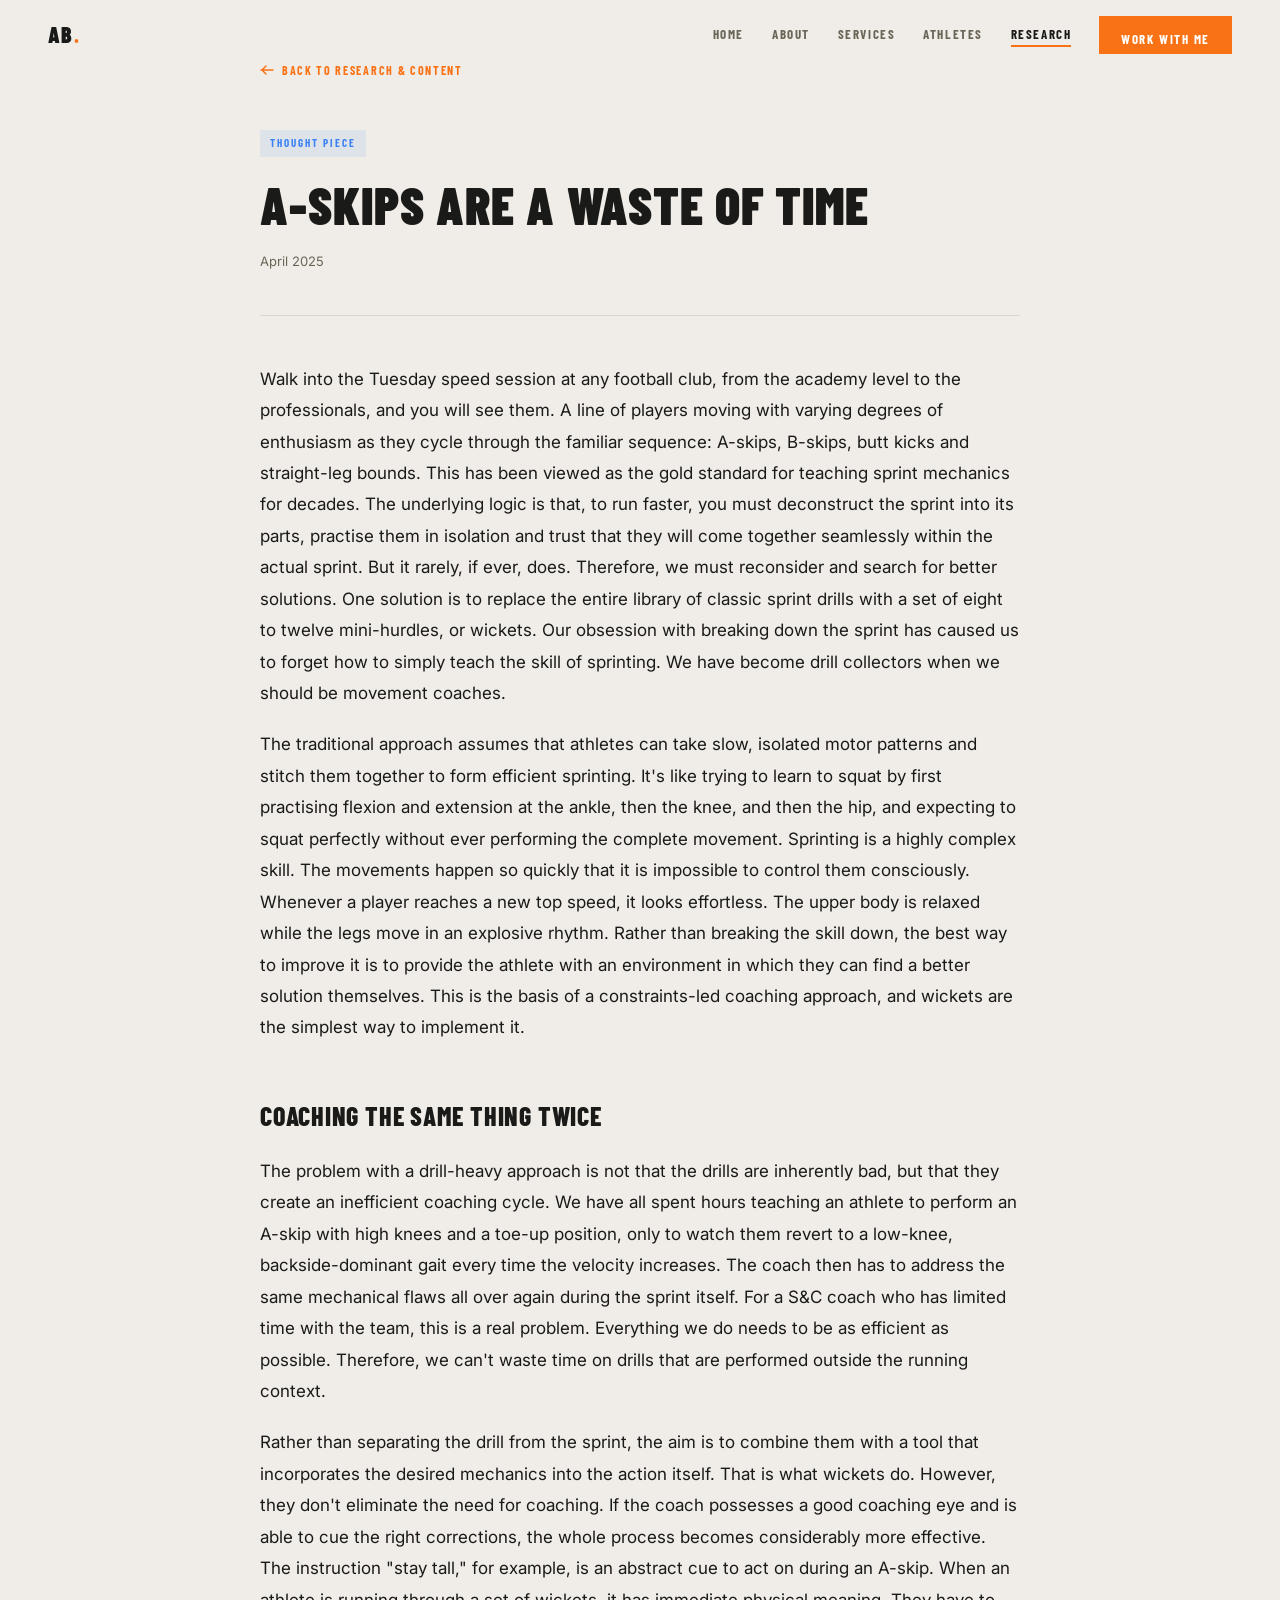
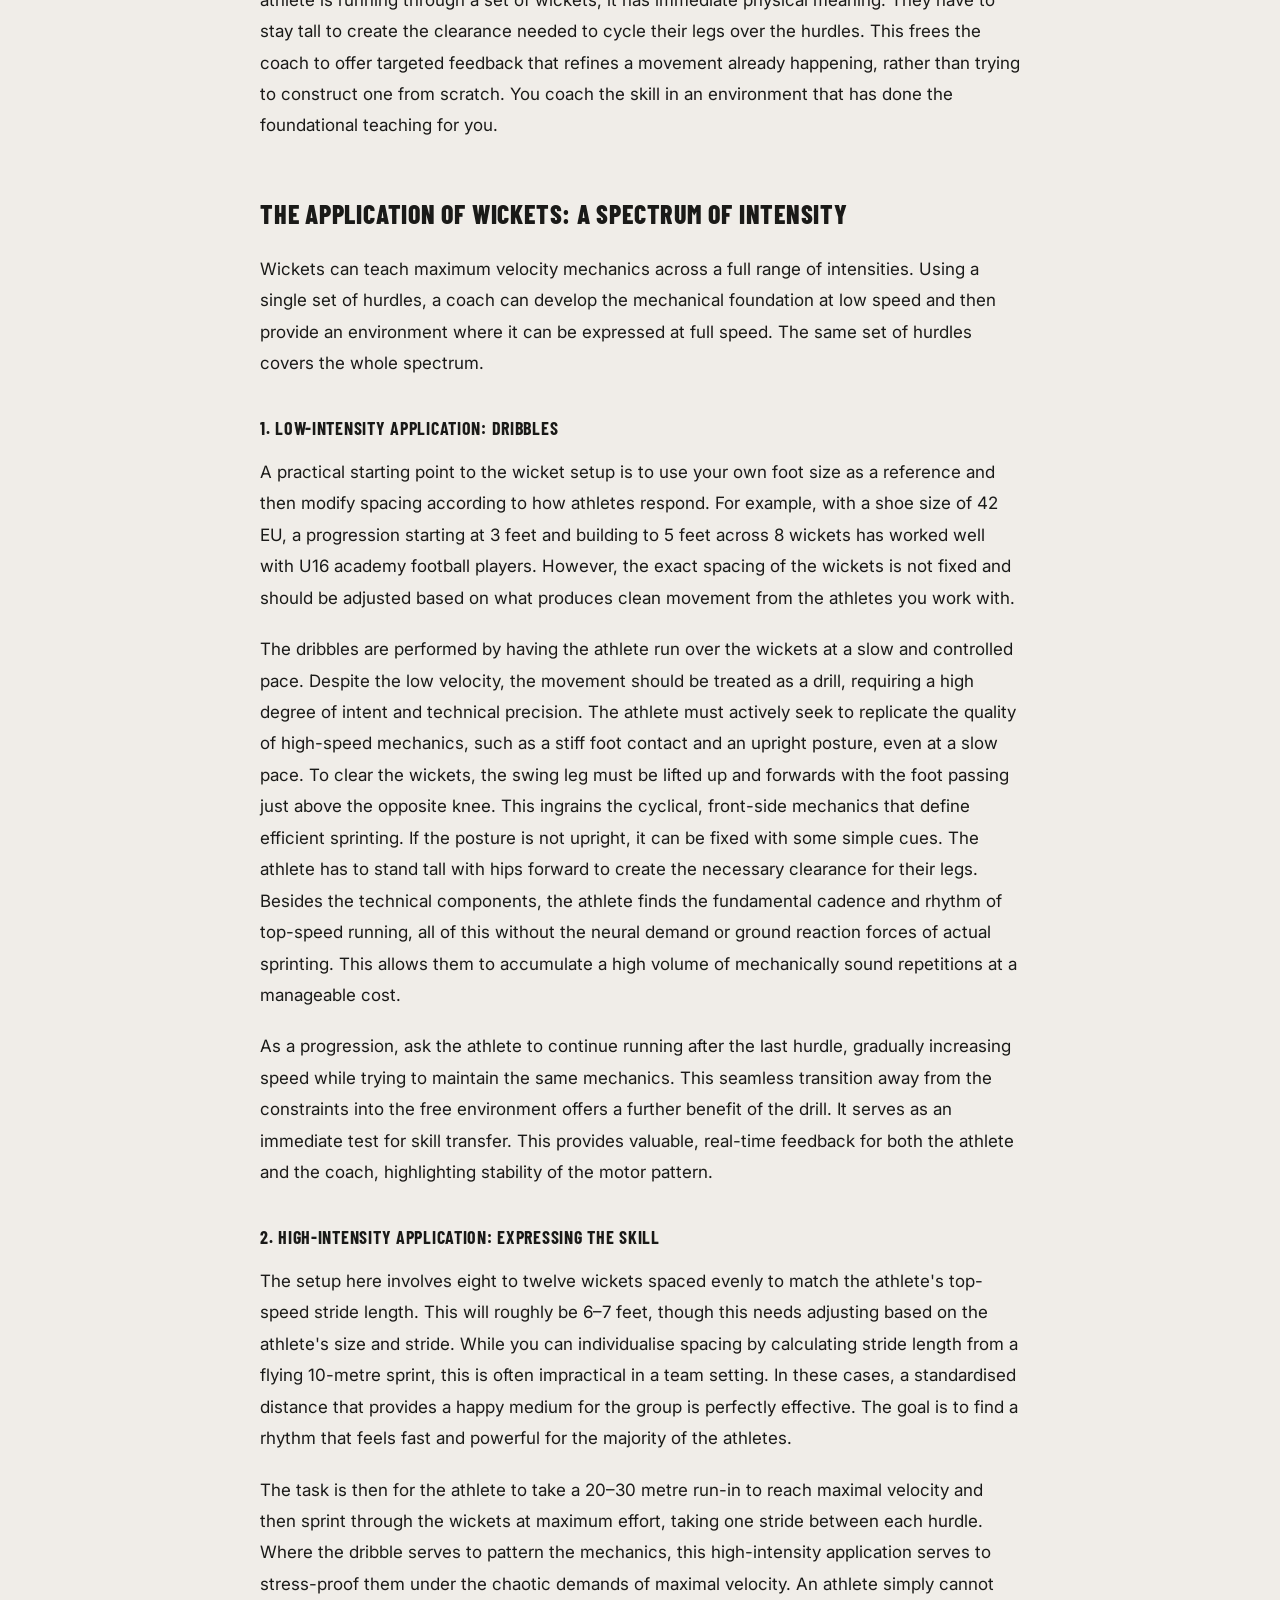
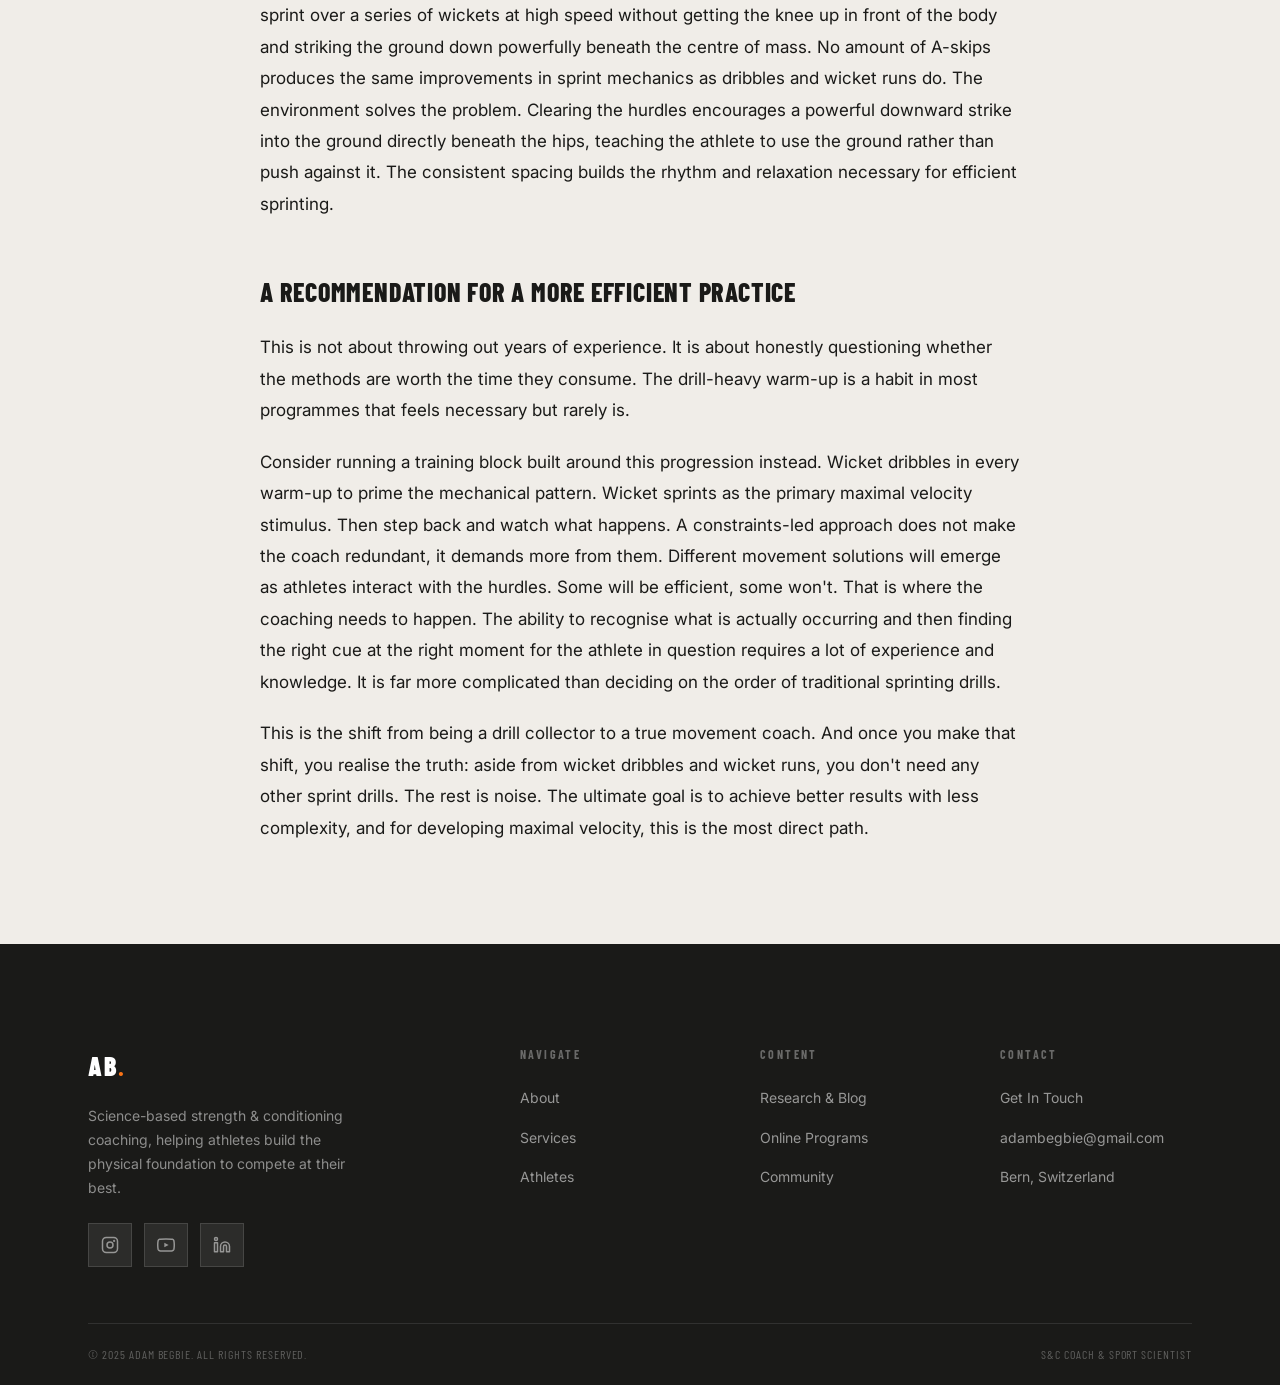
==== commit e1edfd6e: "Fix British spelling: practising in a-skips.html Co-Authored-By: Claude Sonnet 4.6 <noreply@anthropi" ====
--- a/a-skips.html
+++ b/a-skips.html
@@ -36,6 +36,7 @@
     <a href="services.html" class="mlink">Services</a>
     <a href="athletes.html" class="mlink">Athletes</a>
     <a href="blog.html"     class="mlink">Research</a>
+    <a href="training-programs.html" class="mlink">Programs</a>
     <a href="contact.html"  class="mlink">Contact</a>
   </nav>
 
@@ -60,7 +61,7 @@
 
           <p>Walk into the Tuesday speed session at any football club, from the academy level to the professionals, and you will see them. A line of players moving with varying degrees of enthusiasm as they cycle through the familiar sequence: A-skips, B-skips, butt kicks and straight-leg bounds. This has been viewed as the gold standard for teaching sprint mechanics for decades. The underlying logic is that, to run faster, you must deconstruct the sprint into its parts, practise them in isolation and trust that they will come together seamlessly within the actual sprint. But it rarely, if ever, does. Therefore, we must reconsider and search for better solutions. One solution is to replace the entire library of classic sprint drills with a set of eight to twelve mini-hurdles, or wickets. Our obsession with breaking down the sprint has caused us to forget how to simply teach the skill of sprinting. We have become drill collectors when we should be movement coaches.</p>
 
-          <p>The traditional approach assumes that athletes can take slow, isolated motor patterns and stitch them together to form efficient sprinting. It's like trying to learn to squat by first practicing flexion and extension at the ankle, then the knee, and then the hip, and expecting to squat perfectly without ever performing the complete movement. Sprinting is a highly complex skill. The movements happen so quickly that it is impossible to control them consciously. Whenever a player reaches a new top speed, it looks effortless. The upper body is relaxed while the legs move in an explosive rhythm. Rather than breaking the skill down, the best way to improve it is to provide the athlete with an environment in which they can find a better solution themselves. This is the basis of a constraints-led coaching approach, and wickets are the simplest way to implement it.</p>
+          <p>The traditional approach assumes that athletes can take slow, isolated motor patterns and stitch them together to form efficient sprinting. It's like trying to learn to squat by first practising flexion and extension at the ankle, then the knee, and then the hip, and expecting to squat perfectly without ever performing the complete movement. Sprinting is a highly complex skill. The movements happen so quickly that it is impossible to control them consciously. Whenever a player reaches a new top speed, it looks effortless. The upper body is relaxed while the legs move in an explosive rhythm. Rather than breaking the skill down, the best way to improve it is to provide the athlete with an environment in which they can find a better solution themselves. This is the basis of a constraints-led coaching approach, and wickets are the simplest way to implement it.</p>
 
           <h2>Coaching the Same Thing Twice</h2>
 
--- a/styles.css
+++ b/styles.css
@@ -751,8 +751,12 @@
 .about-tab:hover { color: var(--text); }
 .about-tab.active { color: var(--accent); border-bottom-color: var(--accent); }
 
-.about-panel { display: none; }
-.about-panel.active { display: block; }
+.about-panels { display: grid; }
+.about-panel {
+  grid-row: 1; grid-column: 1;
+  visibility: hidden; pointer-events: none;
+}
+.about-panel.active { visibility: visible; pointer-events: auto; }
 .about-panel p {
   font-size: clamp(16px, 1.7vw, 18px);
   line-height: 1.85; color: var(--text-muted);
